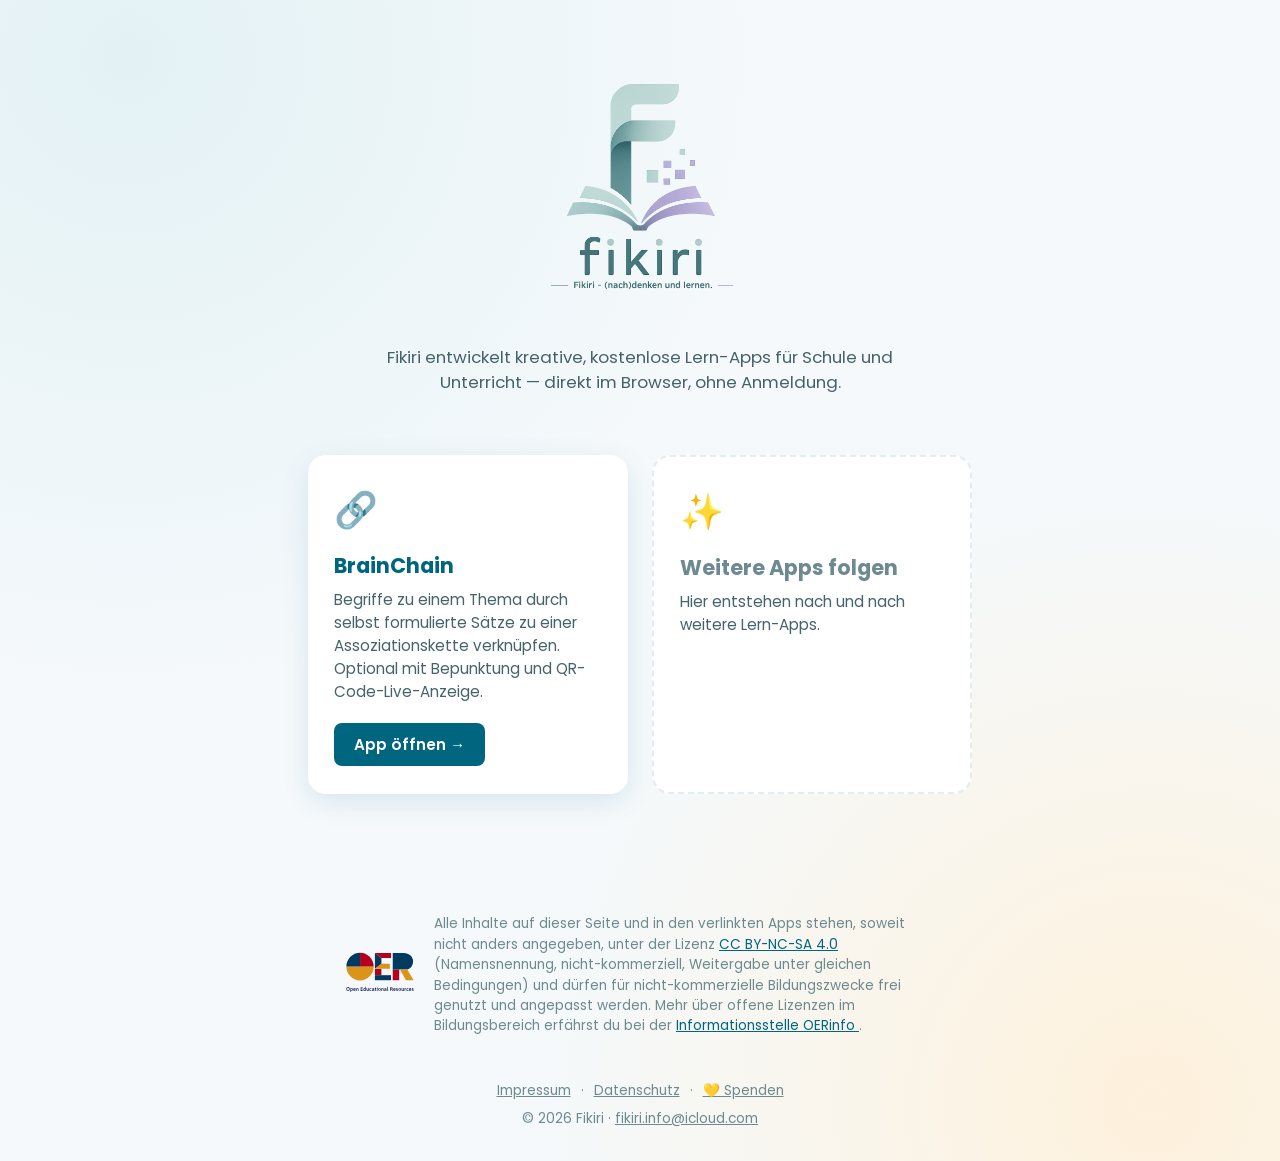
==== index.html @ 342c4bb4 "Initial commit" ====
<!DOCTYPE html>
<html lang="de">
  <head>
    <meta charset="utf-8" />
    <meta name="viewport" content="width=device-width, initial-scale=1" />
    <meta name="theme-color" content="#f5f9fb" media="(prefers-color-scheme: light)" />
    <meta name="theme-color" content="#0d1a1f" media="(prefers-color-scheme: dark)" />

    <title>Fikiri - (nach)denken und lernen.</title>
    <meta name="description" content="Fikiri entwickelt kreative, kostenlose Lern-Apps für Schule und Unterricht. Direkt im Browser, ohne Anmeldung." />
    <link rel="canonical" href="https://fikiri.de/" />

    <meta property="og:title" content="Fikiri - (nach)denken und lernen." />
    <meta property="og:description" content="Kreative, kostenlose Lern-Apps für Schule und Unterricht." />
    <meta property="og:image" content="/assets/logo-social.png" />
    <meta property="og:url" content="https://fikiri.de/" />
    <meta property="og:type" content="website" />
    <meta property="og:locale" content="de_DE" />

    <meta name="twitter:card" content="summary_large_image" />
    <meta name="twitter:title" content="Fikiri - (nach)denken und lernen." />
    <meta name="twitter:description" content="Kreative, kostenlose Lern-Apps für Schule und Unterricht." />
    <meta name="twitter:image" content="/assets/logo-social.png" />

    <link rel="stylesheet" href="./style.css" />
  </head>
  <body>
    <div class="tf-root">
      <header class="tf-header">
        <img class="tf-logo" src="./assets/logo.png" alt="Fikiri – (nach)denken und lernen." />
        <p class="tf-tagline">
          Fikiri entwickelt kreative, kostenlose Lern-Apps für Schule und
          Unterricht — direkt im Browser, ohne Anmeldung.
        </p>
      </header>

      <main class="tf-main">
        <div class="tf-grid">
          <div class="tf-card">
            <div class="tf-card-icon" aria-hidden="true">🔗</div>
            <h2 class="tf-card-title">BrainChain</h2>
            <p class="tf-card-desc">
              Begriffe zu einem Thema durch selbst formulierte Sätze zu einer
              Assoziationskette verknüpfen. Optional mit Bepunktung und
              QR-Code-Live-Anzeige.
            </p>
            <a class="tf-card-link" href="https://brainchain.tafakari.workers.dev">
              App öffnen →
            </a>
          </div>

          <div class="tf-coming-soon" aria-hidden="true">
            <div class="tf-card-icon">✨</div>
            <h2 class="tf-card-title">Weitere Apps folgen</h2>
            <p class="tf-card-desc">
              Hier entstehen nach und nach weitere Lern-Apps.
            </p>
          </div>
        </div>
      </main>

      <div class="tf-oer-note">
        <a href="https://open-educational-resources.de/" target="_blank" rel="noopener noreferrer">
          <img src="./assets/oer-logo.svg" alt="Open Educational Resources" class="tf-oer-logo" />
        </a>
        <p>
          Alle Inhalte auf dieser Seite und in den verlinkten Apps stehen,
          soweit nicht anders angegeben, unter der Lizenz
          <a href="https://creativecommons.org/licenses/by-nc-sa/4.0/deed.de" target="_blank" rel="noopener noreferrer">
            CC BY-NC-SA 4.0
          </a>
          (Namensnennung, nicht-kommerziell, Weitergabe unter gleichen
          Bedingungen) und dürfen für nicht-kommerzielle Bildungszwecke frei
          genutzt und angepasst werden. Mehr über offene Lizenzen im
          Bildungsbereich erfährst du bei der
          <a href="https://open-educational-resources.de/" target="_blank" rel="noopener noreferrer">
            Informationsstelle OERinfo
          </a>.
        </p>
      </div>

      <footer class="tf-footer">
        <div class="tf-footer-links">
          <a href="./impressum.html">Impressum</a>
          <span aria-hidden="true">·</span>
          <a href="./datenschutz.html">Datenschutz</a>
          <span aria-hidden="true">·</span>
          <a href="https://paypal.me/LarsPongrac" target="_blank" rel="noopener noreferrer">
            💛 Spenden
          </a>
        </div>
        <div>© 2026 Fikiri · <a href="mailto:fikiri.info@icloud.com">fikiri.info@icloud.com</a></div>
      </footer>
    </div>
  </body>
</html>
---- style.css ----
@font-face {
  font-family: 'Poppins';
  font-style: normal;
  font-weight: 400;
  font-display: swap;
  src: url('./assets/fonts/poppins-400.woff2') format('woff2');
}
@font-face {
  font-family: 'Poppins';
  font-style: normal;
  font-weight: 500;
  font-display: swap;
  src: url('./assets/fonts/poppins-500.woff2') format('woff2');
}
@font-face {
  font-family: 'Poppins';
  font-style: normal;
  font-weight: 600;
  font-display: swap;
  src: url('./assets/fonts/poppins-600.woff2') format('woff2');
}
@font-face {
  font-family: 'Poppins';
  font-style: normal;
  font-weight: 700;
  font-display: swap;
  src: url('./assets/fonts/poppins-700.woff2') format('woff2');
}

:root {
  --tf-bg: #f5f9fb;
  --tf-card: #ffffff;
  --tf-primary: #006680;
  --tf-primary-light: #e3f1f5;
  --tf-accent: #f39c12;
  --tf-accent-light: #fef1dc;
  --tf-secondary: #37abc8;
  --tf-text: #14262c;
  --tf-text-secondary: #45636b;
  --tf-text-muted: #6d8a91;
  --tf-border: #e1edf1;
  --tf-shadow: rgba(0, 102, 128, 0.12);
  --tf-font: 'Poppins', 'Segoe UI', Arial, sans-serif;
}

@media (prefers-color-scheme: dark) {
  :root {
    --tf-bg: #0d1a1f;
    --tf-card: #142a31;
    --tf-primary: #5fc3dd;
    --tf-primary-light: #1c3a43;
    --tf-accent: #f5b04d;
    --tf-accent-light: #3c2f1a;
    --tf-secondary: #4fc0dd;
    --tf-text: #eaf3f6;
    --tf-text-secondary: #b9ccd2;
    --tf-text-muted: #85a1a8;
    --tf-border: #24424b;
    --tf-shadow: rgba(0, 0, 0, 0.4);
  }
}

* {
  box-sizing: border-box;
}

body {
  margin: 0;
  padding: 0;
  min-height: 100vh;
  background: var(--tf-bg);
  color: var(--tf-text);
  font-family: var(--tf-font);
  transition: background 0.2s, color 0.2s;
}

.tf-root {
  min-height: 100vh;
  display: flex;
  flex-direction: column;
  align-items: stretch;
  background:
    radial-gradient(circle at 10% 5%, var(--tf-primary-light) 0%, transparent 40%),
    radial-gradient(circle at 90% 95%, var(--tf-accent-light) 0%, transparent 38%),
    var(--tf-bg);
}

.tf-header {
  text-align: center;
  padding: 56px 20px 28px 20px;
}
.tf-logo {
  max-width: 260px;
  width: 60%;
  height: auto;
}
.tf-tagline {
  margin: 22px auto 0 auto;
  max-width: 560px;
  color: var(--tf-text-secondary);
  font-size: 1.05rem;
  line-height: 1.5;
}

.tf-main {
  flex: 1 1 auto;
  padding: 20px 20px 60px 20px;
  display: flex;
  flex-direction: column;
  align-items: center;
}

.tf-grid {
  display: grid;
  grid-template-columns: repeat(auto-fit, minmax(260px, 320px));
  gap: 24px;
  justify-content: center;
  max-width: 960px;
  width: 100%;
  margin-top: 12px;
}

.tf-card {
  background: var(--tf-card);
  border-radius: 18px;
  box-shadow: 0 8px 28px var(--tf-shadow);
  padding: 28px 26px;
  display: flex;
  flex-direction: column;
  align-items: flex-start;
  text-align: left;
  transition: transform 0.18s, box-shadow 0.18s;
}
.tf-card:hover {
  transform: translateY(-3px);
  box-shadow: 0 12px 34px var(--tf-shadow);
}
.tf-card-icon {
  font-size: 2.2rem;
  margin-bottom: 14px;
}
.tf-card-title {
  font-size: 1.3rem;
  font-weight: 700;
  margin: 0 0 8px 0;
  color: var(--tf-primary);
}
.tf-card-desc {
  color: var(--tf-text-secondary);
  font-size: 0.95rem;
  line-height: 1.5;
  margin: 0 0 20px 0;
  flex: 1 1 auto;
}
.tf-card-link {
  display: inline-block;
  background: var(--tf-primary);
  color: #fff;
  text-decoration: none;
  font-weight: 600;
  font-size: 0.95rem;
  padding: 10px 20px;
  border-radius: 8px;
  transition: background 0.18s, transform 0.1s;
}
.tf-card-link:hover {
  background: var(--tf-secondary);
}
.tf-card-link:active {
  transform: scale(0.97);
}

.tf-coming-soon {
  background: var(--tf-card);
  border: 2px dashed var(--tf-border);
  border-radius: 18px;
  padding: 28px 26px;
  display: flex;
  flex-direction: column;
  align-items: flex-start;
  color: var(--tf-text-muted);
}
.tf-coming-soon .tf-card-title {
  color: var(--tf-text-muted);
}

.tf-oer-note {
  max-width: 640px;
  margin: 40px auto 0 auto;
  padding: 20px 24px;
  display: flex;
  align-items: center;
  gap: 18px;
  text-align: left;
}
.tf-oer-logo {
  width: 72px;
  height: auto;
  flex: none;
}
.tf-oer-note p {
  margin: 0;
  color: var(--tf-text-muted);
  font-size: 0.85rem;
  line-height: 1.5;
}
.tf-oer-note a {
  color: var(--tf-primary);
}

@media (max-width: 480px) {
  .tf-oer-note {
    flex-direction: column;
    text-align: center;
  }
}

.tf-footer {
  text-align: center;
  padding: 24px 20px 32px 20px;
  color: var(--tf-text-muted);
  font-size: 0.85rem;
}
.tf-footer a {
  color: var(--tf-text-muted);
  text-decoration: underline;
}
.tf-footer a:hover {
  color: var(--tf-primary);
}
.tf-footer-links {
  display: flex;
  gap: 10px;
  justify-content: center;
  margin-bottom: 8px;
  flex-wrap: wrap;
}

.tf-legal {
  max-width: 680px;
  margin: 0 auto;
  padding: 48px 20px 60px 20px;
}
.tf-legal h1 {
  color: var(--tf-primary);
  font-size: 1.8rem;
}
.tf-legal h2 {
  font-size: 1.15rem;
  margin-top: 28px;
  margin-bottom: 8px;
  color: var(--tf-text);
}
.tf-legal p {
  color: var(--tf-text-secondary);
  line-height: 1.6;
}
.tf-legal a {
  color: var(--tf-primary);
}
.tf-back-link {
  display: inline-block;
  margin-top: 32px;
  color: var(--tf-primary);
  text-decoration: none;
  font-weight: 600;
}
.tf-back-link:hover {
  text-decoration: underline;
}

@media (max-width: 480px) {
  .tf-header {
    padding: 40px 16px 20px 16px;
  }
  .tf-grid {
    grid-template-columns: 1fr;
  }
}
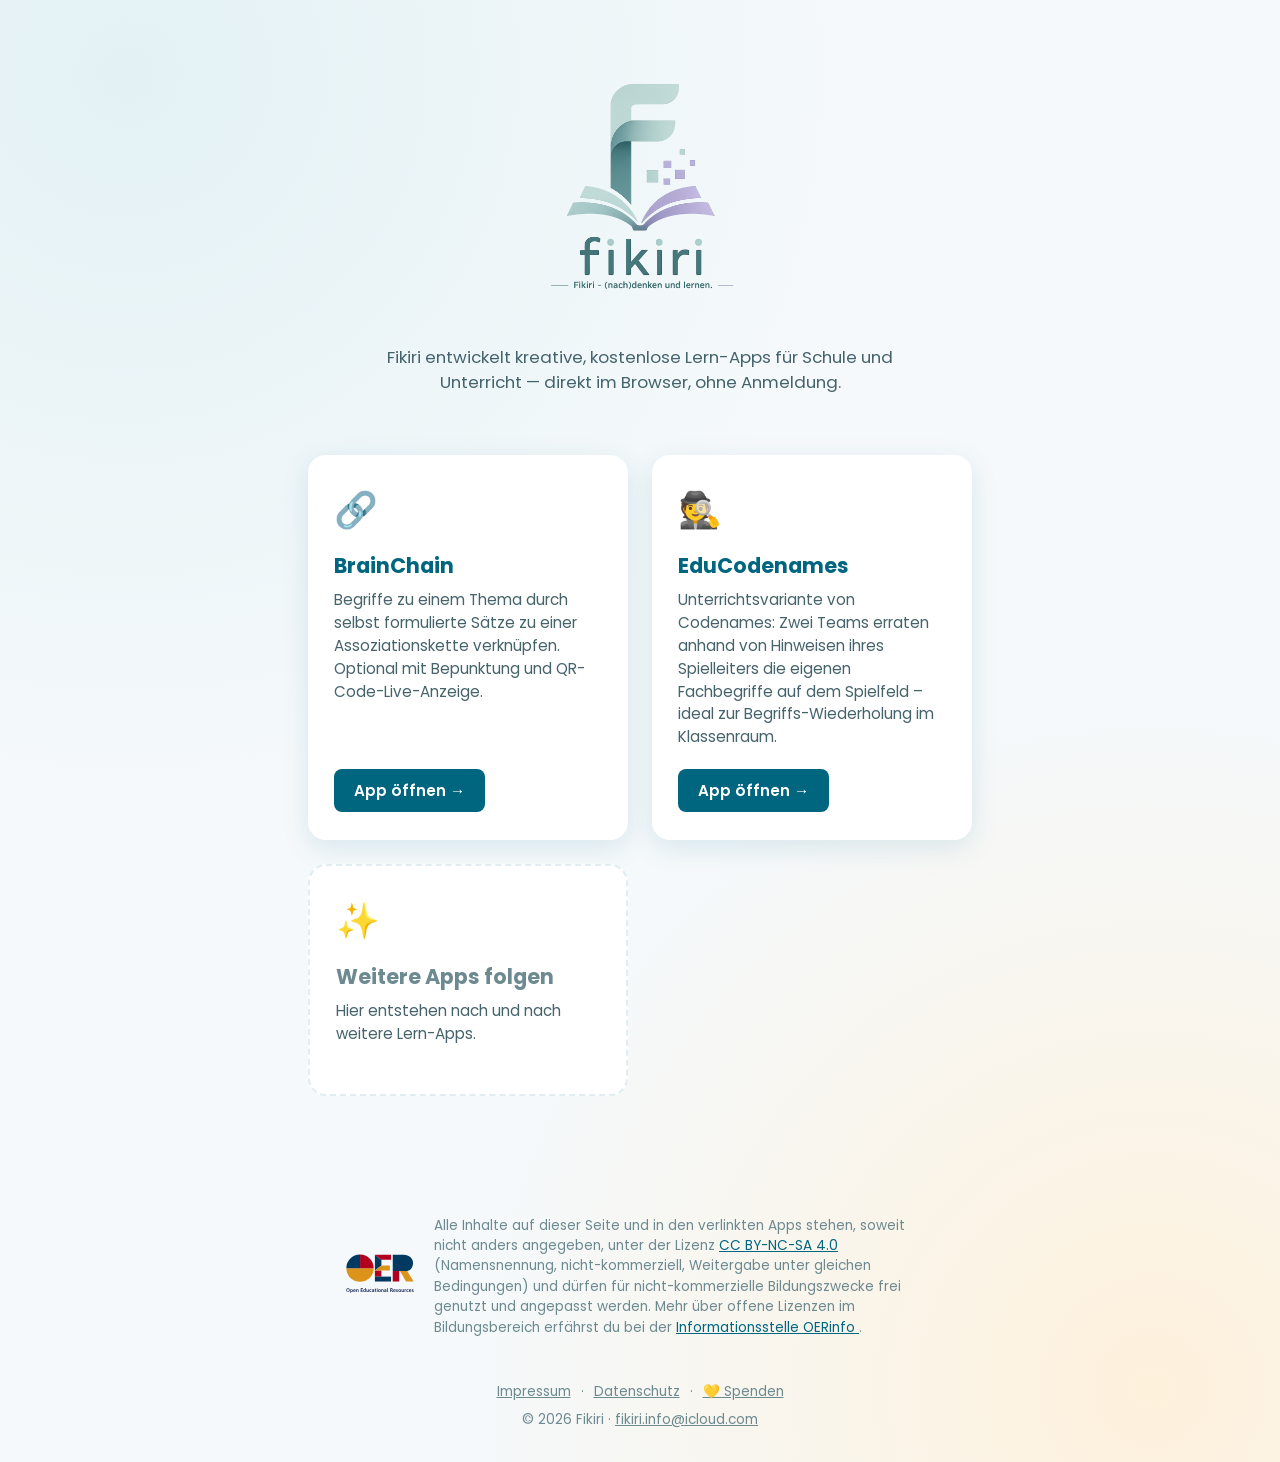
==== commit e317d4bd: "Add EduCodenames to app overview" ====
--- a/index.html
+++ b/index.html
@@ -49,6 +49,19 @@
             </a>
           </div>
 
+          <div class="tf-card">
+            <div class="tf-card-icon" aria-hidden="true">🕵️</div>
+            <h2 class="tf-card-title">EduCodenames</h2>
+            <p class="tf-card-desc">
+              Unterrichtsvariante von Codenames: Zwei Teams erraten anhand von
+              Hinweisen ihres Spielleiters die eigenen Fachbegriffe auf dem
+              Spielfeld – ideal zur Begriffs-Wiederholung im Klassenraum.
+            </p>
+            <a class="tf-card-link" href="https://educodenames.lars-pongrac.workers.dev">
+              App öffnen →
+            </a>
+          </div>
+
           <div class="tf-coming-soon" aria-hidden="true">
             <div class="tf-card-icon">✨</div>
             <h2 class="tf-card-title">Weitere Apps folgen</h2>
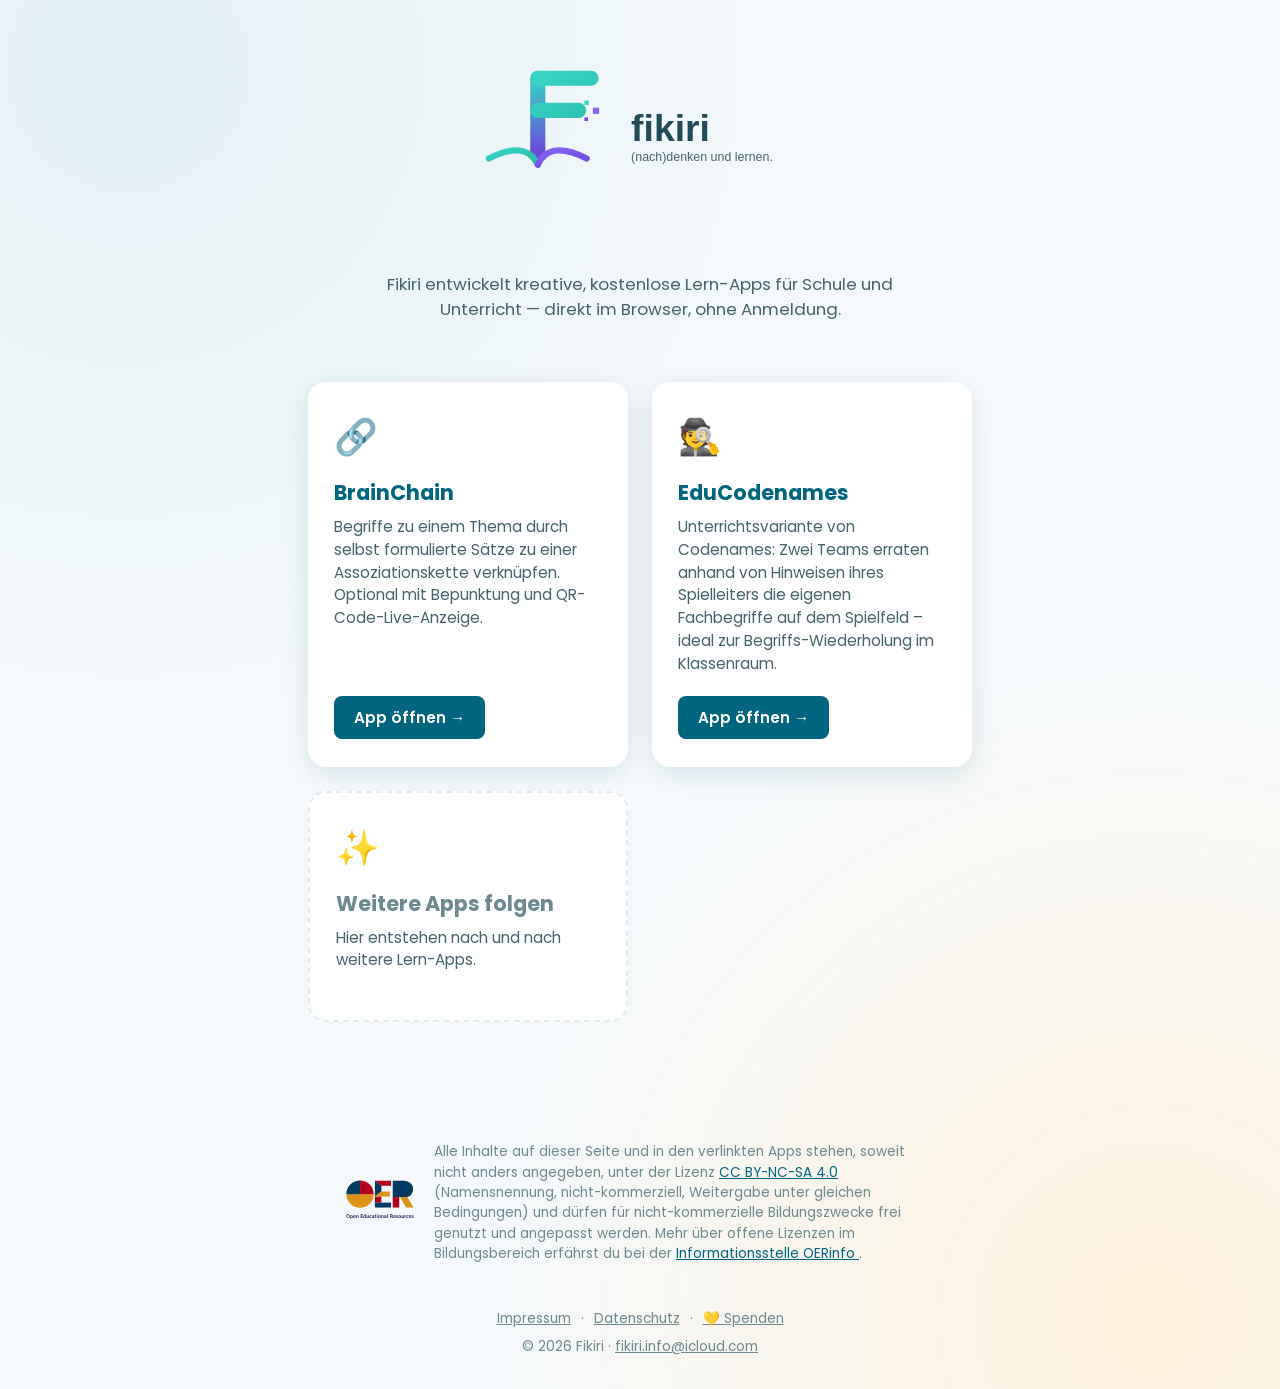
==== commit a1134782: "Add Fikiri landing page Static overview page listing available learning apps (BrainChain, EduCodenam" ====
--- a/index.html
+++ b/index.html
@@ -27,7 +27,7 @@
   <body>
     <div class="tf-root">
       <header class="tf-header">
-        <img class="tf-logo" src="./assets/logo.png" alt="Fikiri – (nach)denken und lernen." />
+        <img class="tf-logo" src="./assets/fikiri_logo.svg" alt="Fikiri – (nach)denken und lernen." />
         <p class="tf-tagline">
           Fikiri entwickelt kreative, kostenlose Lern-Apps für Schule und
           Unterricht — direkt im Browser, ohne Anmeldung.
@@ -44,7 +44,7 @@
               Assoziationskette verknüpfen. Optional mit Bepunktung und
               QR-Code-Live-Anzeige.
             </p>
-            <a class="tf-card-link" href="https://brainchain.tafakari.workers.dev">
+            <a class="tf-card-link" href="https://brainchain.lars-pongrac.workers.dev">
               App öffnen →
             </a>
           </div>
--- a/style.css
+++ b/style.css
@@ -90,8 +90,8 @@
   padding: 56px 20px 28px 20px;
 }
 .tf-logo {
-  max-width: 260px;
-  width: 60%;
+  max-width: 400px;
+  width: 80%;
   height: auto;
 }
 .tf-tagline {
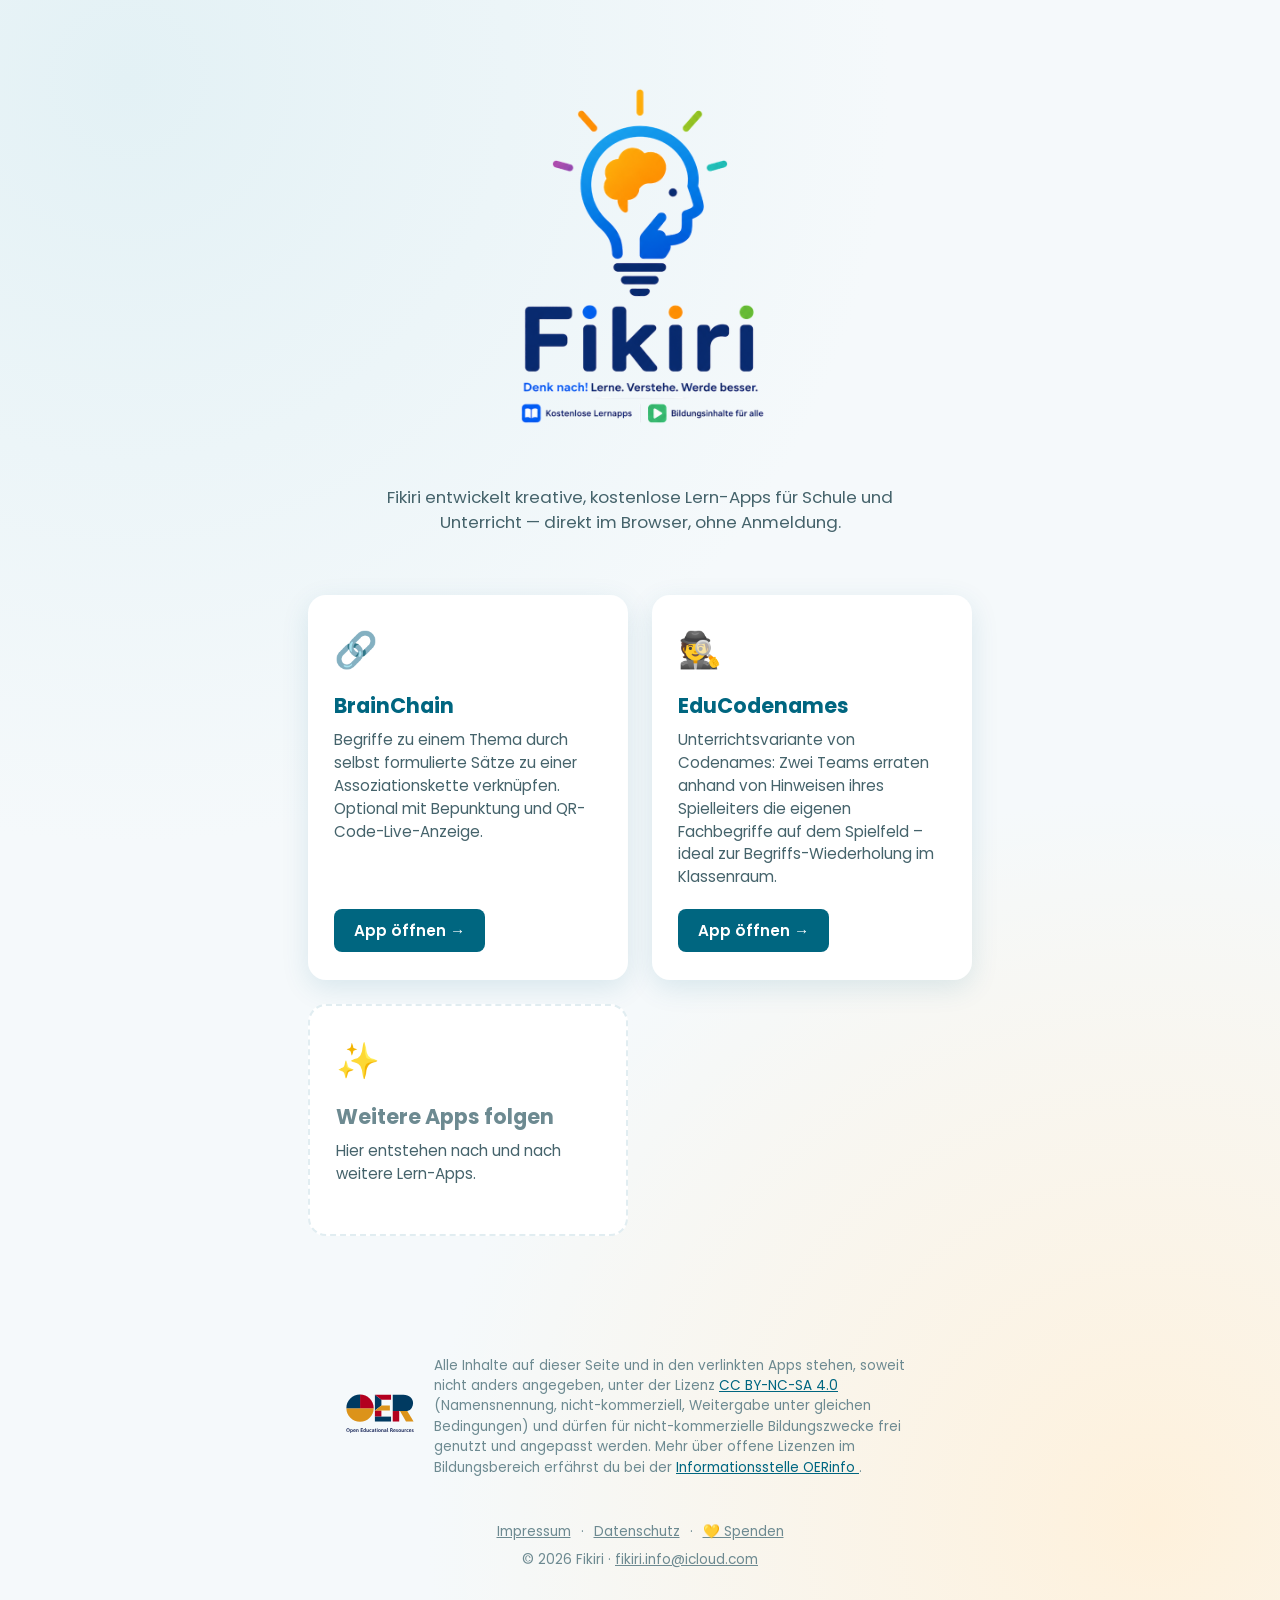
==== commit e1899295: "Replace header logo with the new provided Fikiri logo Source PNG had a solid off-white background (n" ====
--- a/index.html
+++ b/index.html
@@ -9,6 +9,10 @@
     <title>Fikiri - (nach)denken und lernen.</title>
     <meta name="description" content="Fikiri entwickelt kreative, kostenlose Lern-Apps für Schule und Unterricht. Direkt im Browser, ohne Anmeldung." />
     <link rel="canonical" href="https://fikiri.de/" />
+
+    <link rel="icon" type="image/svg+xml" href="./assets/fikiri-icon.svg" />
+    <link rel="icon" type="image/png" sizes="32x32" href="./assets/favicon-32.png" />
+    <link rel="apple-touch-icon" href="./assets/apple-touch-icon.png" />
 
     <meta property="og:title" content="Fikiri - (nach)denken und lernen." />
     <meta property="og:description" content="Kreative, kostenlose Lern-Apps für Schule und Unterricht." />
@@ -27,7 +31,7 @@
   <body>
     <div class="tf-root">
       <header class="tf-header">
-        <img class="tf-logo" src="./assets/fikiri_logo.svg" alt="Fikiri – (nach)denken und lernen." />
+        <img class="tf-logo" src="./assets/fikiri-logo-full.png" alt="Fikiri – Denk nach! Lerne. Verstehe. Werde besser." />
         <p class="tf-tagline">
           Fikiri entwickelt kreative, kostenlose Lern-Apps für Schule und
           Unterricht — direkt im Browser, ohne Anmeldung.
